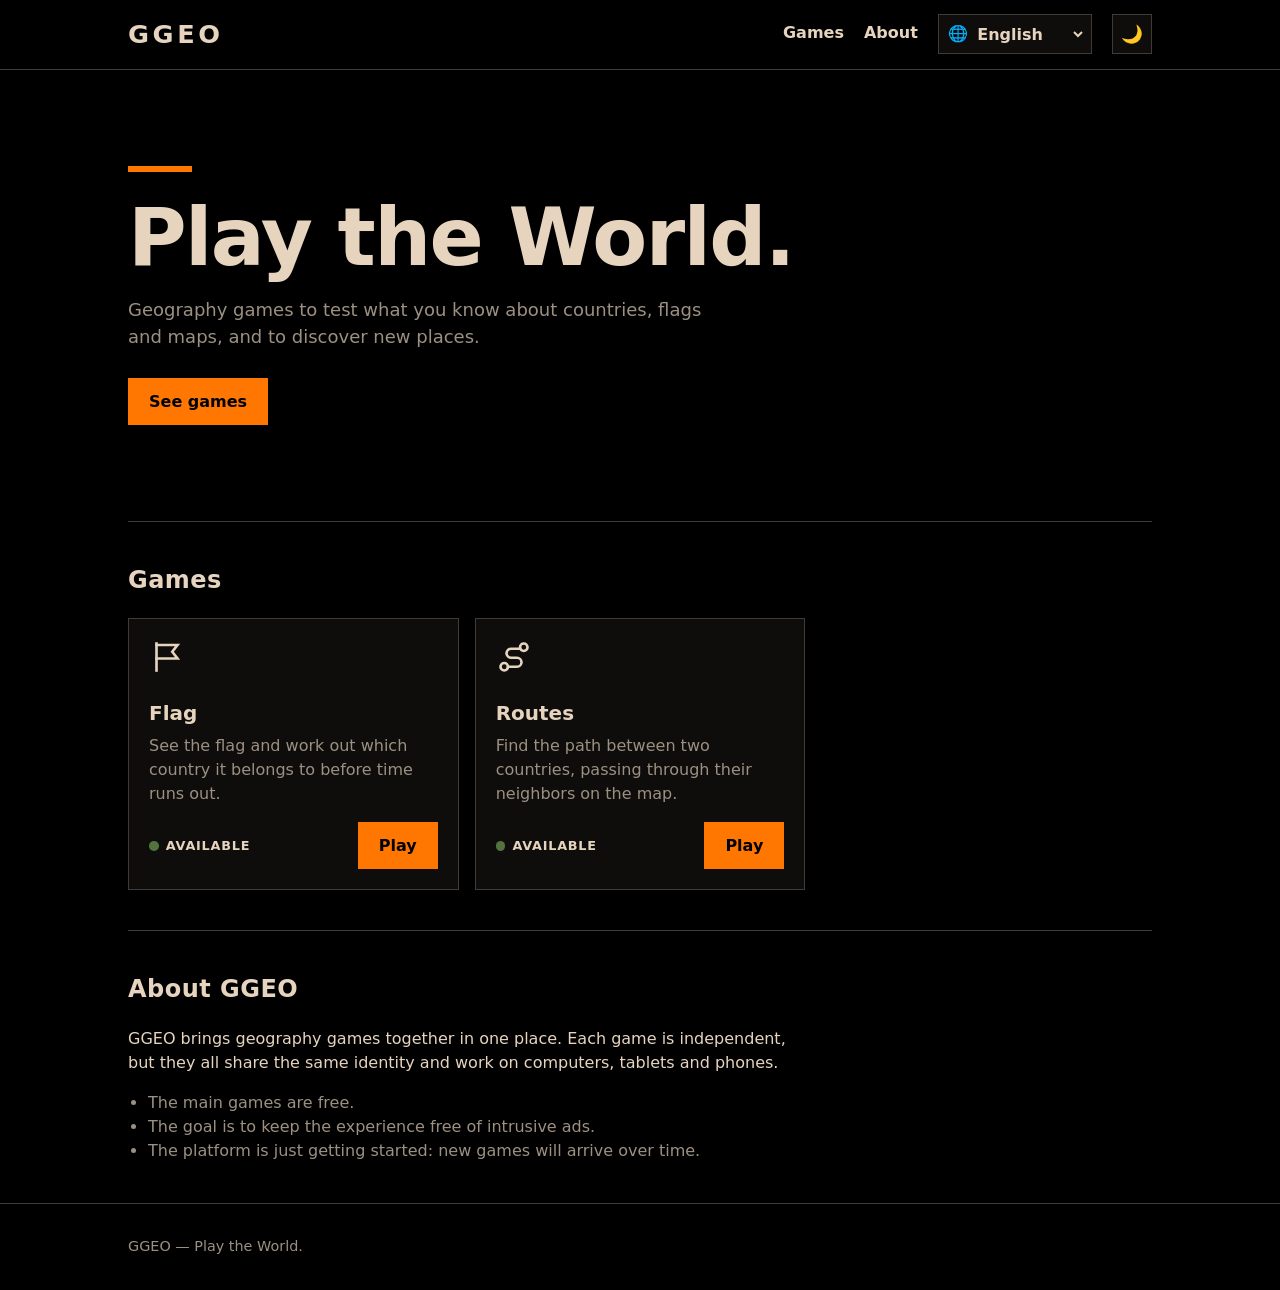
==== index.html @ 0f286b73 "Troca as URLs de preview (Open Graph) para ggeo.io Co-Authored-By: Claude Sonnet 5.5 <noreply@anthro" ====
<!DOCTYPE html>
<html lang="pt-BR" data-theme="dark">
<head>
    <meta charset="UTF-8">
    <meta name="viewport" content="width=device-width, initial-scale=1.0">
    <title data-i18n="home.title">GGEO — Play the World</title>
    <meta name="description" data-i18n-attr="content:home.description" content="GGEO: jogos de geografia para testar o que você sabe sobre países, bandeiras e mapas.">
    <link rel="icon" type="image/svg+xml" href="assets/favicon.svg">
    <link rel="icon" type="image/png" sizes="32x32" href="assets/favicon-32.png">
    <link rel="apple-touch-icon" href="assets/apple-touch-icon.png">
    <meta name="theme-color" content="#000000">

    <!-- Prévia ao compartilhar o link (WhatsApp, Discord, redes sociais). As URLs
         precisam ser completas; o domínio definitivo é https://ggeo.io/. -->
    <meta property="og:type" content="website">
    <meta property="og:site_name" content="GGEO">
    <meta property="og:title" content="GGEO — Play the World">
    <meta property="og:description" content="Geography games: test what you know about countries, flags and maps. / Jogos de geografia para testar o que você sabe sobre países, bandeiras e mapas.">
    <meta property="og:url" content="https://ggeo.io/">
    <meta property="og:image" content="https://ggeo.io/assets/og-image.png">
    <meta property="og:image:width" content="1200">
    <meta property="og:image:height" content="630">
    <meta name="twitter:card" content="summary_large_image">
    <meta name="twitter:image" content="https://ggeo.io/assets/og-image.png">

    <!-- Idioma escolhido antes de desenhar a página. Veja js/lang.js -->
    <script src="js/lang.js"></script>
    <!-- Tema aplicado antes de desenhar a página (evita piscar). Veja js/theme.js -->
    <script src="js/theme.js"></script>
    <link rel="stylesheet" href="css/main.css">
    <link rel="stylesheet" href="css/components.css">
</head>
<body>
    <a class="skip-link" href="#conteudo" data-i18n="a11y.skip">Pular para o conteúdo</a>

    <header class="site-header">
        <div class="page site-header__inner">
            <!-- Logotipo provisório em texto. O logotipo oficial entra aqui depois. -->
            <a class="wordmark" href="index.html" data-i18n-attr="aria-label:nav.homeAria" aria-label="GGEO, página inicial">GGEO</a>
            <nav class="nav" data-i18n-attr="aria-label:nav.main" aria-label="Principal">
                <a href="#jogos" data-i18n="nav.games">Jogos</a>
                <a href="#sobre" data-i18n="nav.about">Sobre</a>
                <div class="lang-picker"><span aria-hidden="true">🌐</span><select data-lang-select data-i18n-attr="aria-label:lang.label" aria-label="Idioma"></select></div>
                <button class="icon-btn" type="button" data-theme-toggle>🌙</button>
            </nav>
        </div>
    </header>

    <main id="conteudo">
        <section class="page hero">
            <h1>Play the World.</h1>
            <p data-i18n="home.heroText">Jogos de geografia para testar o que você sabe sobre países, bandeiras e mapas, e descobrir lugares novos.</p>
            <a class="btn btn-primary" href="#jogos" data-i18n="home.seeGames">Ver jogos</a>
        </section>

        <section class="page section" id="jogos" aria-labelledby="jogos-titulo">
            <h2 id="jogos-titulo" data-i18n="home.gamesTitle">Jogos</h2>
            <div id="catalog" class="catalog">
                <noscript>Ative o JavaScript para ver a lista de jogos.</noscript>
            </div>
        </section>

        <section class="page section about" id="sobre" aria-labelledby="sobre-titulo">
            <h2 id="sobre-titulo" data-i18n="home.aboutTitle">Sobre a GGEO</h2>
            <p data-i18n="home.aboutText">A GGEO reúne jogos de geografia em um só lugar. Cada jogo é independente, mas todos compartilham a mesma identidade e funcionam no computador, no tablet e no celular.</p>
            <ul>
                <li data-i18n="home.about1">Os jogos principais são gratuitos.</li>
                <li data-i18n="home.about2">A ideia é manter a experiência sem anúncios intrusivos.</li>
                <li data-i18n="home.about3">A plataforma está no começo: novos jogos virão aos poucos.</li>
            </ul>
        </section>
    </main>

    <footer class="site-footer">
        <div class="page">GGEO — Play the World.</div>
    </footer>

    <script type="module" src="js/main.js"></script>
</body>
</html>
---- css/main.css ----
/* =============================================================
   GGEO — paleta, tema claro/escuro e base
   -------------------------------------------------------------
   Para refinar as cores, mexa SOMENTE nos valores --ggeo-* abaixo.
   Todo o resto (superfícies, bordas, texto secundário) é derivado
   deles e se ajusta sozinho nos dois temas.

   O tema é escolhido por <html data-theme="dark|light">, definido
   por js/theme.js. Sem esse atributo vale o tema escuro.
   ============================================================= */

:root {
    /* Paleta — tema escuro (padrão) */
    --ggeo-black: #000000;
    --ggeo-beige: #E6D4BF;
    --ggeo-green: #52723E;
    --ggeo-orange: #FF7700;

    /* Papéis: o que cada cor faz na interface */
    --bg: var(--ggeo-black);
    --fg: var(--ggeo-beige);
    --accent: var(--ggeo-orange);       /* laranja: ação principal e destaques */
    --on-accent: var(--ggeo-black);     /* texto sobre o laranja (contraste alto) */
    --secondary: var(--ggeo-green);     /* verde: detalhes e estados "disponível" */

    /* Derivados (não edite: recalculam a partir de --bg e --fg) */
    --surface: color-mix(in srgb, var(--fg) 6%, var(--bg));
    --surface-2: color-mix(in srgb, var(--fg) 11%, var(--bg));
    --border: color-mix(in srgb, var(--fg) 28%, var(--bg));
    --muted: color-mix(in srgb, var(--fg) 68%, var(--bg));
    --input-bg: var(--bg);

    /* Cores funcionais (certo/errado), independentes da marca */
    --success: #2e7d32;
    --error: #c62828;

    /* Forma e tipografia */
    --radius: 0;
    --font-sans: ui-sans-serif, system-ui, -apple-system, "Segoe UI", Roboto, "Helvetica Neue", Arial, sans-serif;
    --font-mono: "Courier New", Courier, monospace;
}

/* Paleta — tema claro. Só muda o que a imagem da marca diferencia. */
:root[data-theme="light"] {
    --ggeo-green: #586352;
    --ggeo-orange: #C4761D;

    --bg: var(--ggeo-beige);
    --fg: var(--ggeo-black);
}

/* ---------- Base ---------- */

*, *::before, *::after {
    box-sizing: border-box;
}

/* Telas grandes (2K, 4K, ultrawide): tudo no site é medido em rem, então basta
   aumentar o tamanho-base para o site inteiro crescer junto. Até 1920×1080 nada
   muda (continua o tamanho padrão do navegador, que respeita a preferência da
   pessoa); acima disso cresce na proporção da tela, limitado pela largura e
   pela altura para o jogo continuar cabendo. */
html {
    font-size: max(100%, min(calc(100vw / 120), calc(100vh / 67.5)));
}

body {
    margin: 0;
    background-color: var(--bg);
    color: var(--fg);
    font-family: var(--font-sans);
    line-height: 1.5;
    transition: background-color 0.2s, color 0.2s;
}

:focus-visible {
    outline: 2px solid var(--accent);
    outline-offset: 2px;
}

/* No tema claro o laranja sobre o bege fica com ~2,4:1, abaixo dos 3:1
   recomendados para o anel de foco do teclado; usa a cor do texto. */
:root[data-theme="light"] :focus-visible {
    outline-color: var(--fg);
}

.hidden {
    display: none !important;
}

/* Quem usa outro idioma que não o português fica sem ver a página por um
   instante, até js/i18n.js trocar os textos (veja js/lang.js). */
html.i18n-loading body {
    visibility: hidden;
}

/* ---------- Seletor de idioma ---------- */
/* Mostra o nome de cada idioma no próprio idioma (Português, English, Español). */

.lang-picker {
    display: inline-flex;
    align-items: center;
    gap: 0.3rem;
    min-height: 2.5rem;
    padding-inline: 0.6rem 0.3rem;
    border: 1px solid var(--border);
    border-radius: var(--radius);
    background: var(--surface);
    color: var(--fg);
}

.lang-picker:hover,
.lang-picker:focus-within {
    border-color: var(--accent);
}

.lang-picker select {
    border: 0;
    background: transparent;
    color: inherit;
    font: inherit;
    font-weight: 600;
    cursor: pointer;
}

.lang-picker select option {
    background-color: var(--bg);
    color: var(--fg);
}

.visually-hidden {
    position: absolute;
    width: 1px;
    height: 1px;
    overflow: hidden;
    clip: rect(0 0 0 0);
    white-space: nowrap;
}
---- css/components.css ----
/* =============================================================
   GGEO — componentes da plataforma (cabeçalho, botões, cartões)
   Usado pelas páginas da plataforma. Os jogos têm o próprio CSS.
   Cores e formas vêm das variáveis de css/main.css.
   ============================================================= */

/* ---------- Layout ---------- */

.page {
    width: min(100% - 2rem, 64rem);
    margin-inline: auto;
}

.skip-link {
    position: absolute;
    left: 1rem;
    top: -4rem;
    padding: 0.5rem 1rem;
    background: var(--accent);
    color: var(--on-accent);
    font-weight: 700;
    z-index: 10;
}
.skip-link:focus {
    top: 1rem;
}

.section {
    padding-block: 2.5rem;
    border-top: 1px solid var(--border);
}

.section h2 {
    margin: 0 0 1.25rem;
    font-size: 1.5rem;
    letter-spacing: 0.02em;
}

/* ---------- Cabeçalho ---------- */

.site-header {
    border-bottom: 1px solid var(--border);
}

.site-header__inner {
    display: flex;
    flex-wrap: wrap;
    align-items: center;
    justify-content: space-between;
    gap: 0.75rem 1.5rem;
    padding-block: 0.9rem;
}

.wordmark {
    color: var(--fg);
    font-size: 1.6rem;
    font-weight: 800;
    letter-spacing: 0.14em;
    text-decoration: none;
}

.nav {
    display: flex;
    flex-wrap: wrap;
    align-items: center;
    gap: 0.5rem 1.25rem;
}

.nav a {
    color: var(--fg);
    font-weight: 600;
    text-decoration: none;
    padding-block: 0.25rem;
    border-bottom: 2px solid transparent;
}
.nav a:hover {
    border-bottom-color: var(--accent);
}

/* ---------- Botões ---------- */

.btn {
    display: inline-flex;
    align-items: center;
    justify-content: center;
    padding: 0.65rem 1.25rem;
    border: 1px solid var(--border);
    border-radius: var(--radius);
    background: transparent;
    color: var(--fg);
    font: inherit;
    font-weight: 700;
    text-decoration: none;
    cursor: pointer;
}

.btn-primary {
    background: var(--accent);
    border-color: var(--accent);
    color: var(--on-accent);
}
.btn-primary:hover {
    filter: brightness(1.08);
}

.btn[aria-disabled="true"] {
    opacity: 0.55;
    cursor: not-allowed;
}

.icon-btn {
    display: inline-flex;
    align-items: center;
    justify-content: center;
    width: 2.5rem;
    height: 2.5rem;
    border: 1px solid var(--border);
    border-radius: var(--radius);
    background: var(--surface);
    color: var(--fg);
    font-size: 1.1rem;
    cursor: pointer;
}
.icon-btn:hover {
    border-color: var(--accent);
}

/* ---------- Início (hero) ---------- */

.hero {
    padding-block: clamp(3rem, 10vw, 6rem);
}

.hero::before {
    content: "";
    display: block;
    width: 4rem;
    height: 0.4rem;
    margin-bottom: 1.5rem;
    background: var(--accent);
}

.hero h1 {
    margin: 0 0 1rem;
    font-size: clamp(2.5rem, 9vw, 5rem);
    line-height: 1.05;
    letter-spacing: -0.02em;
}

.hero p {
    max-width: 38rem;
    margin: 0 0 1.75rem;
    color: var(--muted);
    font-size: 1.125rem;
}

/* ---------- Catálogo ---------- */

.catalog {
    display: grid;
    grid-template-columns: repeat(auto-fill, minmax(min(100%, 17rem), 1fr));
    gap: 1rem;
}

.game-card {
    display: flex;
    flex-direction: column;
    gap: 1rem;
    padding: 1.25rem;
    border: 1px solid var(--border);
    border-radius: var(--radius);
    background: var(--surface);
}
.game-card:hover {
    border-color: var(--accent);
}

.game-card__icon {
    color: var(--fg);
}

.game-card__body {
    flex: 1;
}

.game-card__title {
    margin: 0 0 0.4rem;
    font-size: 1.25rem;
}

.game-card__text {
    margin: 0;
    color: var(--muted);
}

.game-card__footer {
    display: flex;
    align-items: center;
    justify-content: space-between;
    gap: 1rem;
}

.badge {
    display: inline-flex;
    align-items: center;
    gap: 0.45rem;
    font-size: 0.8rem;
    font-weight: 700;
    letter-spacing: 0.06em;
    text-transform: uppercase;
}
.badge::before {
    content: "";
    width: 0.6rem;
    height: 0.6rem;
    border-radius: 50%;
    background: var(--secondary); /* verde só como detalhe, nunca como fundo de texto */
}
.badge--soon::before {
    background: var(--muted);
}

/* ---------- Sobre e rodapé ---------- */

.about p {
    max-width: 42rem;
    margin: 0 0 1rem;
}

.about ul {
    max-width: 42rem;
    margin: 0;
    padding-left: 1.25rem;
    color: var(--muted);
}

.site-footer {
    padding-block: 2rem;
    border-top: 1px solid var(--border);
    color: var(--muted);
    font-size: 0.9rem;
}
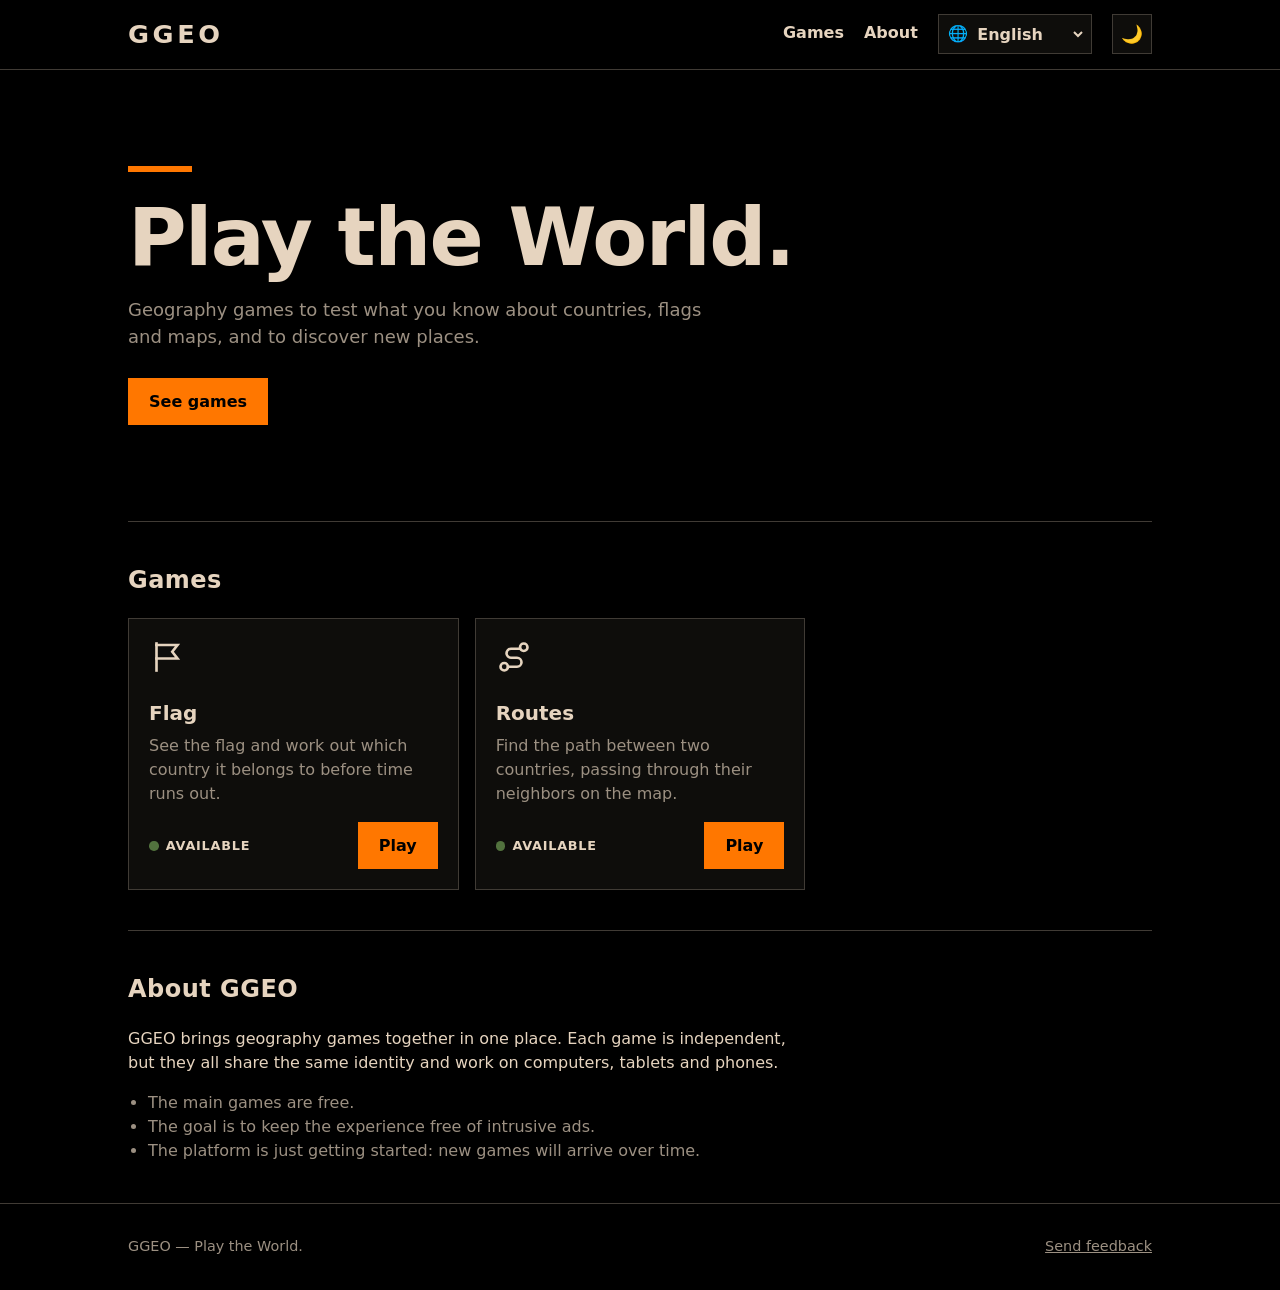
==== commit d4adc2ff: "Botão de feedback na home e nos jogos (js/feedback.js) Co-Authored-By: Claude Sonnet 5.5 <noreply@an" ====
--- a/index.html
+++ b/index.html
@@ -72,9 +72,13 @@
     </main>
 
     <footer class="site-footer">
-        <div class="page">GGEO — Play the World.</div>
+        <div class="page site-footer__row">
+            <span>GGEO — Play the World.</span>
+            <a class="feedback-link" data-feedback data-i18n="feedback.link">Enviar feedback</a>
+        </div>
     </footer>
 
     <script type="module" src="js/main.js"></script>
+    <script type="module" src="js/feedback.js"></script>
 </body>
 </html>
--- a/css/main.css
+++ b/css/main.css
@@ -136,3 +136,21 @@
     clip: rect(0 0 0 0);
     white-space: nowrap;
 }
+
+/* ---------- Link de feedback (home e jogos) ---------- */
+
+.feedback-link {
+    color: var(--muted);
+    text-decoration: underline;
+    cursor: pointer;
+}
+
+.feedback-link:hover {
+    color: var(--fg);
+}
+
+.game-feedback {
+    margin: 1rem 0 0;
+    text-align: center;
+    font-size: 0.85em;
+}
--- a/css/components.css
+++ b/css/components.css
@@ -240,3 +240,12 @@
     color: var(--muted);
     font-size: 0.9rem;
 }
+
+/* ---------- Link de feedback ---------- */
+
+.site-footer__row {
+    display: flex;
+    flex-wrap: wrap;
+    justify-content: space-between;
+    gap: 0.5rem 1rem;
+}
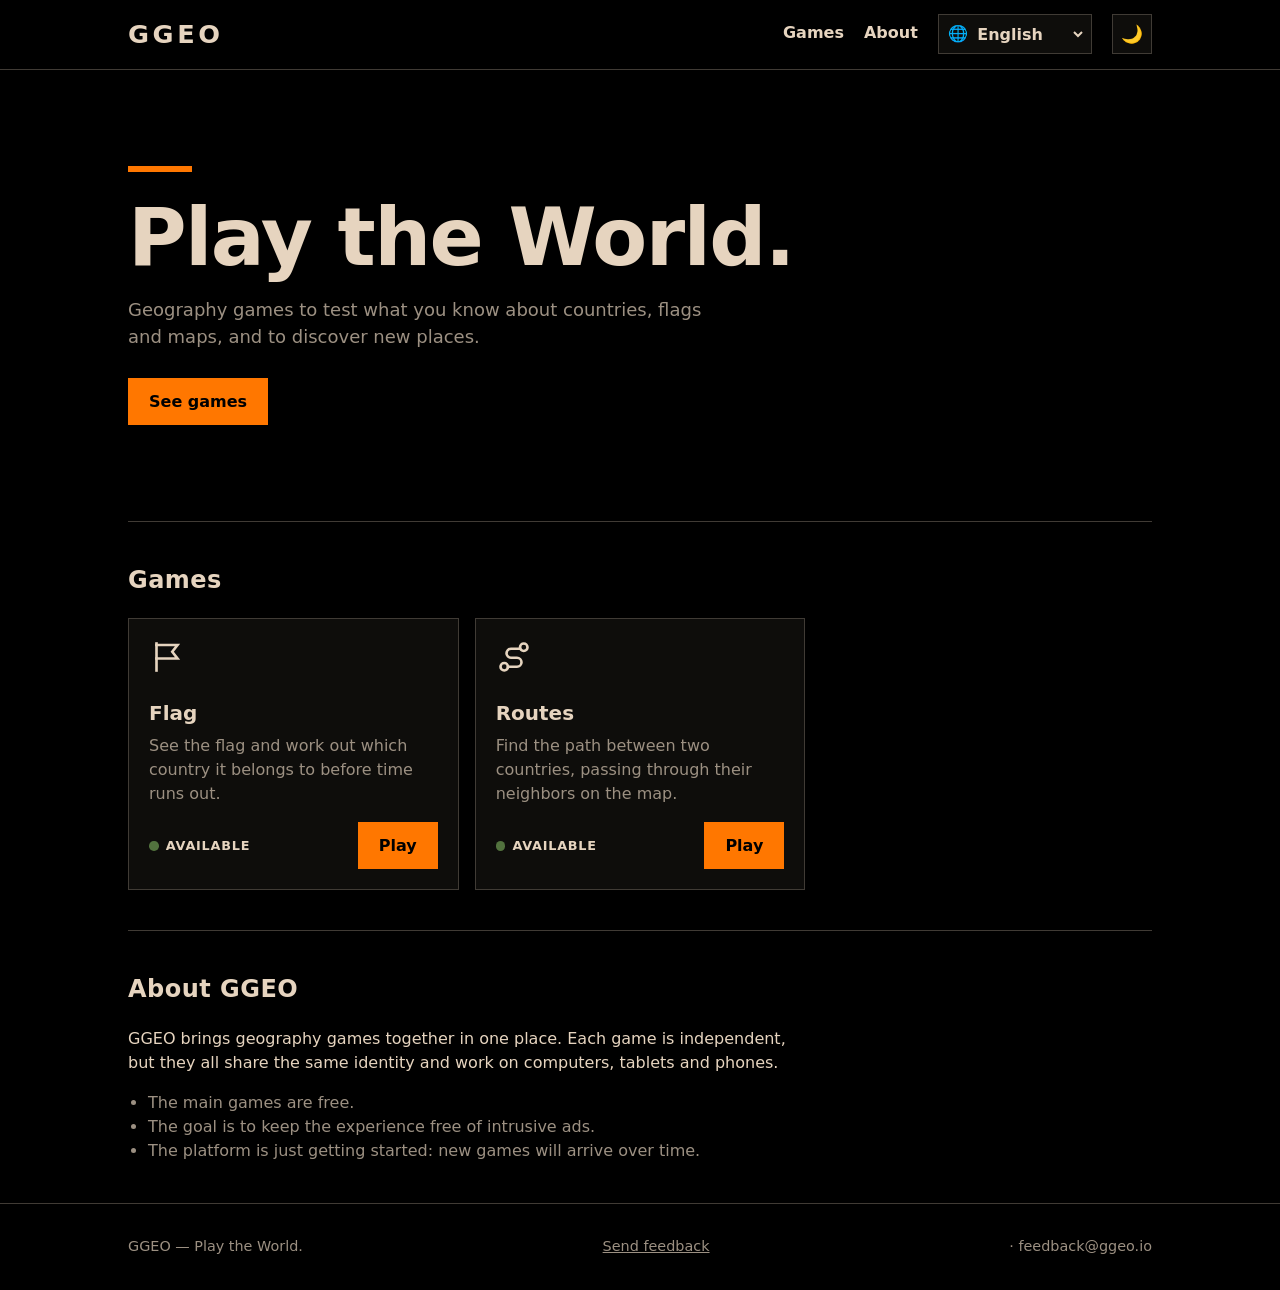
==== commit 6cb3553f: "Favicon: favicon.ico na raiz e ícones em múltiplos de 48px (exigência do Google) Co-Authored-By: Cla" ====
--- a/index.html
+++ b/index.html
@@ -6,7 +6,10 @@
     <title data-i18n="home.title">GGEO — Play the World</title>
     <meta name="description" data-i18n-attr="content:home.description" content="GGEO: jogos de geografia para testar o que você sabe sobre países, bandeiras e mapas.">
     <link rel="icon" type="image/svg+xml" href="assets/favicon.svg">
+    <link rel="icon" href="favicon.ico" sizes="48x48">
+    <link rel="icon" type="image/png" sizes="48x48" href="assets/favicon-48.png">
     <link rel="icon" type="image/png" sizes="32x32" href="assets/favicon-32.png">
+    <link rel="icon" type="image/png" sizes="192x192" href="assets/icon-192.png">
     <link rel="apple-touch-icon" href="assets/apple-touch-icon.png">
     <meta name="theme-color" content="#000000">
 
--- a/css/main.css
+++ b/css/main.css
@@ -154,3 +154,8 @@
     text-align: center;
     font-size: 0.85em;
 }
+
+.feedback-address {
+    color: var(--muted);
+    user-select: all;
+}
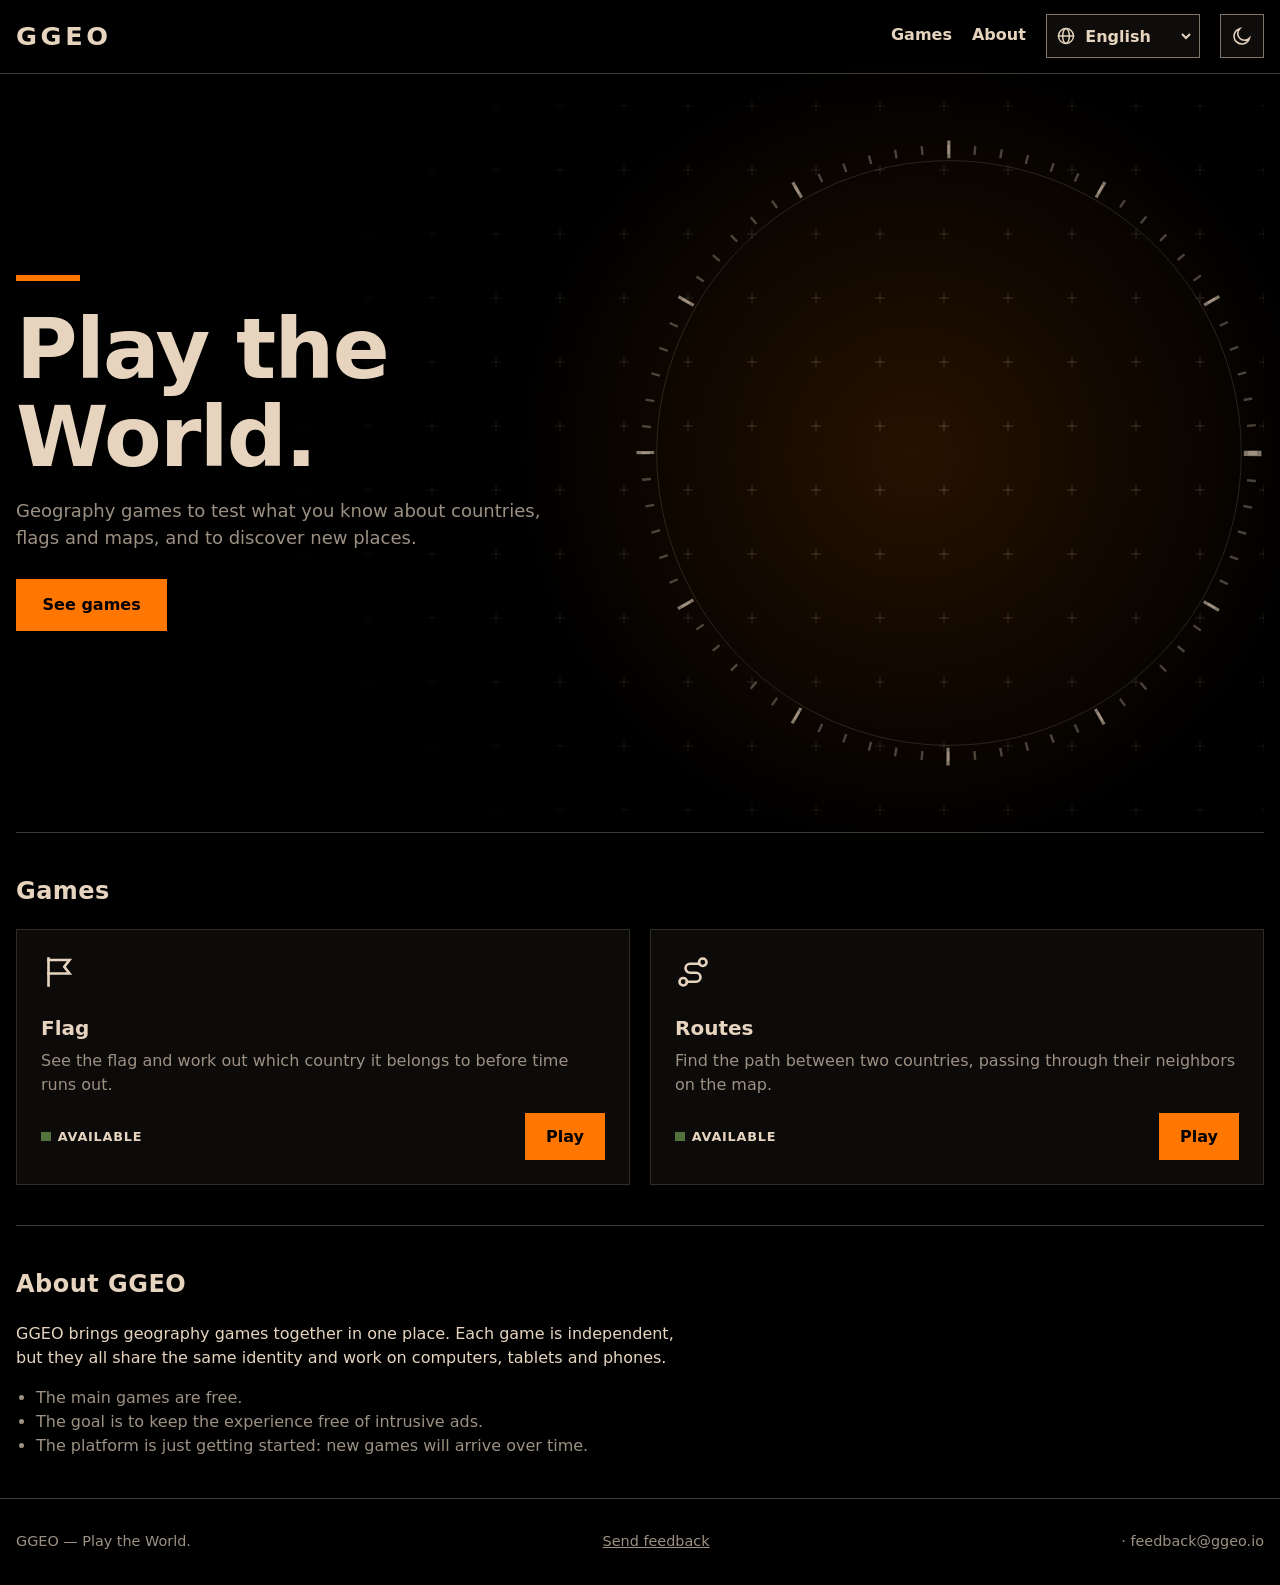
==== commit 807a1397: "Cantos retos e ícones SVG de traço no lugar dos emojis - Cantos retos na home (como o resto do site)" ====
--- a/index.html
+++ b/index.html
@@ -43,17 +43,31 @@
             <nav class="nav" data-i18n-attr="aria-label:nav.main" aria-label="Principal">
                 <a href="#jogos" data-i18n="nav.games">Jogos</a>
                 <a href="#sobre" data-i18n="nav.about">Sobre</a>
-                <div class="lang-picker"><span aria-hidden="true">🌐</span><select data-lang-select data-i18n-attr="aria-label:lang.label" aria-label="Idioma"></select></div>
-                <button class="icon-btn" type="button" data-theme-toggle>🌙</button>
+                <div class="lang-picker"><svg class="icon" aria-hidden="true" focusable="false"><use href="assets/icons.svg#globe"/></svg><select data-lang-select data-i18n-attr="aria-label:lang.label" aria-label="Idioma"></select></div>
+                <button class="icon-btn" type="button" data-theme-toggle><svg class="icon icon--moon" aria-hidden="true" focusable="false"><use href="assets/icons.svg#moon"/></svg><svg class="icon icon--sun" aria-hidden="true" focusable="false"><use href="assets/icons.svg#sun"/></svg></button>
             </nav>
         </div>
     </header>
 
     <main id="conteudo">
         <section class="page hero">
-            <h1>Play the World.</h1>
-            <p data-i18n="home.heroText">Jogos de geografia para testar o que você sabe sobre países, bandeiras e mapas, e descobrir lugares novos.</p>
-            <a class="btn btn-primary" href="#jogos" data-i18n="home.seeGames">Ver jogos</a>
+            <div class="hero__copy">
+                <h1>Play the World.</h1>
+                <p data-i18n="home.heroText">Jogos de geografia para testar o que você sabe sobre países, bandeiras e mapas, e descobrir lugares novos.</p>
+                <a class="btn btn-primary" href="#jogos" data-i18n="home.seeGames">Ver jogos</a>
+            </div>
+
+            <!-- Globo 3D decorativo, desenhado por js/globe.js (escondido de leitores de tela).
+                 O anel com marcas é só enfeite cartográfico. Sem JavaScript, aparece a logo parada. -->
+            <div class="hero__visual" aria-hidden="true">
+                <svg class="hero__bezel" viewBox="0 0 100 100" focusable="false">
+                    <circle class="hero__bezel-ring" cx="50" cy="50" r="46.4" />
+                    <circle class="hero__bezel-ticks" cx="50" cy="50" r="48.2" pathLength="360" />
+                    <circle class="hero__bezel-ticks hero__bezel-major" cx="50" cy="50" r="48.2" pathLength="360" />
+                </svg>
+                <canvas class="hero__globe" data-globe></canvas>
+                <noscript><img class="hero__fallback" src="assets/logo-globe.svg" alt="" width="600" height="600"></noscript>
+            </div>
         </section>
 
         <section class="page section" id="jogos" aria-labelledby="jogos-titulo">
@@ -83,5 +97,6 @@
 
     <script type="module" src="js/main.js"></script>
     <script type="module" src="js/feedback.js"></script>
+    <script type="module" src="js/globe.js"></script>
 </body>
 </html>
--- a/css/main.css
+++ b/css/main.css
@@ -30,6 +30,13 @@
     --muted: color-mix(in srgb, var(--fg) 68%, var(--bg));
     --input-bg: var(--bg);
 
+    /* Acessibilidade (WCAG 1.4.11): contorno de controles precisa de pelo menos 3:1
+       contra o fundo. --border (28%) continua para divisórias e enfeites; controles
+       interativos (campos, botões, seletores) usam --border-control. */
+    --border-control: color-mix(in srgb, var(--fg) 55%, var(--bg));
+    /* Laranja usado como TEXTO, borda ou indicador. No tema escuro é o próprio laranja. */
+    --accent-ink: var(--accent);
+
     /* Cores funcionais (certo/errado), independentes da marca */
     --success: #2e7d32;
     --error: #c62828;
@@ -47,6 +54,10 @@
 
     --bg: var(--ggeo-beige);
     --fg: var(--ggeo-black);
+
+    /* O laranja do tema claro tem só 2,4:1 sobre o bege: serve de fundo de botão
+       (texto preto por cima), mas não de texto/borda. Esta versão escurecida dá 4,9:1. */
+    --accent-ink: color-mix(in srgb, var(--ggeo-orange) 65%, #000);
 }
 
 /* ---------- Base ---------- */
@@ -94,6 +105,30 @@
     visibility: hidden;
 }
 
+/* ---------- Ícones (sprite em assets/icons.svg) ---------- */
+/* Mesmo traço dos ícones dos cartões. O tamanho acompanha a fonte do botão. */
+
+.icon {
+    width: 1.25em;
+    height: 1.25em;
+    flex: none;
+    fill: none;
+    stroke: currentColor;
+    stroke-width: 1.75;
+    stroke-linecap: square;
+    stroke-linejoin: miter;
+    vertical-align: -0.2em;
+}
+
+/* Botão de tema: o ícone mostrado é o do tema atual (como antes: lua no escuro, sol no claro). */
+.icon--sun,
+:root[data-theme="light"] .icon--moon {
+    display: none;
+}
+:root[data-theme="light"] .icon--sun {
+    display: inline-block;
+}
+
 /* ---------- Seletor de idioma ---------- */
 /* Mostra o nome de cada idioma no próprio idioma (Português, English, Español). */
 
@@ -101,9 +136,9 @@
     display: inline-flex;
     align-items: center;
     gap: 0.3rem;
-    min-height: 2.5rem;
+    min-height: 2.75rem;
     padding-inline: 0.6rem 0.3rem;
-    border: 1px solid var(--border);
+    border: 1px solid var(--border-control);
     border-radius: var(--radius);
     background: var(--surface);
     color: var(--fg);
@@ -111,10 +146,11 @@
 
 .lang-picker:hover,
 .lang-picker:focus-within {
-    border-color: var(--accent);
+    border-color: var(--accent-ink);
 }
 
 .lang-picker select {
+    align-self: stretch; /* o seletor ocupa a altura toda: a área clicável fica de 44px */
     border: 0;
     background: transparent;
     color: inherit;
@@ -143,6 +179,10 @@
     color: var(--muted);
     text-decoration: underline;
     cursor: pointer;
+    /* área de toque de ~44px sem mexer no layout (o padding é cancelado pela margem negativa) */
+    display: inline-block;
+    padding-block: 0.75rem;
+    margin-block: -0.75rem;
 }
 
 .feedback-link:hover {
--- a/css/components.css
+++ b/css/components.css
@@ -7,8 +7,13 @@
 /* ---------- Layout ---------- */
 
 .page {
-    width: min(100% - 2rem, 64rem);
+    width: min(100% - 2rem, 80rem);
     margin-inline: auto;
+}
+
+/* Brilhos decorativos do Hero passam um pouco da largura da página; isto evita barra de rolagem lateral. */
+main {
+    overflow-x: clip;
 }
 
 .skip-link {
@@ -52,6 +57,9 @@
 }
 
 .wordmark {
+    display: inline-flex;
+    align-items: center;
+    min-height: 2.75rem;
     color: var(--fg);
     font-size: 1.6rem;
     font-weight: 800;
@@ -70,11 +78,14 @@
     color: var(--fg);
     font-weight: 600;
     text-decoration: none;
+    display: inline-flex;
+    align-items: center;
+    min-height: 2.75rem;
     padding-block: 0.25rem;
     border-bottom: 2px solid transparent;
 }
 .nav a:hover {
-    border-bottom-color: var(--accent);
+    border-bottom-color: var(--accent-ink);
 }
 
 /* ---------- Botões ---------- */
@@ -84,7 +95,7 @@
     align-items: center;
     justify-content: center;
     padding: 0.65rem 1.25rem;
-    border: 1px solid var(--border);
+    border: 1px solid var(--border-control);
     border-radius: var(--radius);
     background: transparent;
     color: var(--fg);
@@ -112,9 +123,9 @@
     display: inline-flex;
     align-items: center;
     justify-content: center;
-    width: 2.5rem;
-    height: 2.5rem;
-    border: 1px solid var(--border);
+    width: 2.75rem;
+    height: 2.75rem;
+    border: 1px solid var(--border-control);
     border-radius: var(--radius);
     background: var(--surface);
     color: var(--fg);
@@ -122,16 +133,67 @@
     cursor: pointer;
 }
 .icon-btn:hover {
-    border-color: var(--accent);
+    border-color: var(--accent-ink);
 }
 
 /* ---------- Início (hero) ---------- */
 
+/* Duas colunas no computador (texto à esquerda, globo 3D à direita); no celular,
+   texto primeiro e globo logo abaixo. */
 .hero {
-    padding-block: clamp(3rem, 10vw, 6rem);
-}
-
+    position: relative;
+    isolation: isolate;
+    display: grid;
+    grid-template-columns: minmax(0, 1fr);
+    align-items: center;
+    gap: clamp(1.5rem, 4vw, 4rem);
+    padding-block: clamp(2rem, 5vw, 4rem);
+}
+
+@media (min-width: 56rem) {
+    .hero {
+        grid-template-columns: minmax(0, 0.9fr) minmax(0, 1.1fr);
+    }
+}
+
+/* Textura cartográfica: marcas de registro em "+" (como nos cantos de um mapa impresso),
+   que somem longe do globo. A cor vai dentro da imagem, então há uma versão para cada tema. */
 .hero::before {
+    content: "";
+    position: absolute;
+    inset: 0;
+    z-index: -1;
+    pointer-events: none;
+    background-image: url("data:image/svg+xml,%3Csvg xmlns='http://www.w3.org/2000/svg' width='64' height='64' viewBox='0 0 64 64'%3E%3Cpath d='M32 27v10M27 32h10' fill='none' stroke='%23E6D4BF' stroke-opacity='.28'/%3E%3C/svg%3E");
+    background-size: 4rem 4rem;
+    -webkit-mask-image: radial-gradient(ellipse 55% 70% at 74% 50%, #000, transparent);
+    mask-image: radial-gradient(ellipse 55% 70% at 74% 50%, #000, transparent);
+}
+
+:root[data-theme="light"] .hero::before {
+    background-image: url("data:image/svg+xml,%3Csvg xmlns='http://www.w3.org/2000/svg' width='64' height='64' viewBox='0 0 64 64'%3E%3Cpath d='M32 27v10M27 32h10' fill='none' stroke='%23000' stroke-opacity='.26'/%3E%3C/svg%3E");
+}
+
+/* Iluminação ambiente: brilho laranja suave atrás do globo. */
+.hero::after {
+    content: "";
+    position: absolute;
+    z-index: -1;
+    pointer-events: none;
+    top: 50%;
+    right: -4%;
+    width: min(50rem, 100%);
+    aspect-ratio: 1;
+    translate: 0 -50%;
+    background: radial-gradient(closest-side, color-mix(in srgb, var(--accent) 15%, transparent), transparent);
+}
+
+/* No bege o laranja pesa mais; o brilho fica mais fraco. */
+:root[data-theme="light"] .hero::after {
+    background: radial-gradient(closest-side, color-mix(in srgb, var(--accent) 9%, transparent), transparent);
+}
+
+.hero__copy::before {
     content: "";
     display: block;
     width: 4rem;
@@ -142,41 +204,205 @@
 
 .hero h1 {
     margin: 0 0 1rem;
-    font-size: clamp(2.5rem, 9vw, 5rem);
+    font-size: clamp(2.5rem, 7vw, 5.25rem);
     line-height: 1.05;
     letter-spacing: -0.02em;
 }
 
 .hero p {
-    max-width: 38rem;
+    max-width: 34rem;
     margin: 0 0 1.75rem;
     color: var(--muted);
     font-size: 1.125rem;
 }
 
+.hero .btn-primary {
+    padding: 0.8rem 1.6rem;
+    border-radius: var(--radius);
+    transition: transform 0.25s ease, box-shadow 0.25s ease, filter 0.25s ease;
+}
+
+.hero .btn-primary:hover {
+    transform: translateY(-2px);
+    box-shadow: 0 0.6rem 1.8rem -0.6rem color-mix(in srgb, var(--accent) 65%, transparent);
+}
+
+/* Globo e anel. O canvas é desenhado por js/globe.js e entra com um fade. */
+.hero__visual {
+    position: relative;
+    justify-self: center;
+    width: min(100%, 30rem);
+    aspect-ratio: 1;
+}
+
+/* No computador o globo é grande, mas limitado pela altura da tela: assim o começo da
+   seção de jogos já aparece logo abaixo. */
+@media (min-width: 56rem) {
+    .hero__visual {
+        justify-self: end;
+        width: min(100%, 44rem, 70vh);
+    }
+}
+
+.hero__globe,
+.hero__bezel,
+.hero__fallback {
+    position: absolute;
+    inset: 0;
+    width: 100%;
+    height: 100%;
+}
+
+.hero__fallback {
+    inset: 8%;
+    width: 84%;
+    height: 84%;
+}
+
+.hero__globe {
+    opacity: 0;
+    transition: opacity 0.9s ease;
+}
+
+.hero__visual.is-ready .hero__globe {
+    opacity: 1;
+}
+
+/* Anel com marcas de graus ao redor do globo: gira bem devagar. */
+.hero__bezel {
+    color: var(--fg);
+    animation: hero-bezel 240s linear infinite;
+}
+
+.hero__bezel circle {
+    fill: none;
+    stroke: currentColor;
+}
+
+.hero__bezel-ring {
+    stroke-opacity: 0.16;
+    stroke-width: 0.15;
+}
+
+.hero__bezel-ticks {
+    stroke-opacity: 0.3;
+    stroke-width: 1.4;
+    stroke-dasharray: 0.45 4.55;
+}
+
+.hero__bezel-major {
+    stroke-opacity: 0.55;
+    stroke-width: 2.8;
+    stroke-dasharray: 0.6 29.4;
+}
+
+@keyframes hero-bezel {
+    to { transform: rotate(360deg); }
+}
+
 /* ---------- Catálogo ---------- */
 
 .catalog {
     display: grid;
-    grid-template-columns: repeat(auto-fill, minmax(min(100%, 17rem), 1fr));
-    gap: 1rem;
-}
-
+    grid-template-columns: repeat(auto-fill, minmax(min(100%, 26rem), 1fr));
+    gap: 1.25rem;
+}
+
+/* Cartão no estilo das imagens de compartilhamento: painel translúcido com contorno
+   fino. No hover (ou foco por teclado) o contorno vira laranja e uma luz suave
+   aparece no canto superior. */
 .game-card {
+    position: relative;
+    isolation: isolate;
+    overflow: hidden;
     display: flex;
     flex-direction: column;
     gap: 1rem;
-    padding: 1.25rem;
-    border: 1px solid var(--border);
+    padding: 1.5rem;
+    border: 1px solid color-mix(in srgb, var(--fg) 16%, transparent);
     border-radius: var(--radius);
-    background: var(--surface);
-}
-.game-card:hover {
-    border-color: var(--accent);
+    background: color-mix(in srgb, var(--fg) 5%, transparent);
+    transition: border-color 0.3s ease, background-color 0.3s ease, box-shadow 0.3s ease, transform 0.3s ease;
+}
+
+.game-card::before {
+    content: "";
+    position: absolute;
+    inset: 0;
+    z-index: -1;
+    pointer-events: none;
+    opacity: 0;
+    background: radial-gradient(120% 90% at 0% 0%, color-mix(in srgb, var(--accent) 17%, transparent), transparent 62%);
+    transition: opacity 0.35s ease;
+}
+
+.game-card:focus-within {
+    border-color: color-mix(in srgb, var(--accent-ink) 70%, transparent);
+    background: color-mix(in srgb, var(--fg) 7%, transparent);
+    box-shadow: 0 0 0 1px color-mix(in srgb, var(--accent) 22%, transparent);
+}
+.game-card:focus-within::before {
+    opacity: 1;
+}
+
+/* O levantar do cartão só no que tem mouse de verdade (no toque o :hover "gruda"). */
+@media (hover: hover) {
+    .game-card:hover {
+        border-color: color-mix(in srgb, var(--accent-ink) 70%, transparent);
+        background: color-mix(in srgb, var(--fg) 7%, transparent);
+        box-shadow:
+            0 1.25rem 2.5rem -1.5rem color-mix(in srgb, var(--accent) 50%, transparent),
+            0 0 0 1px color-mix(in srgb, var(--accent) 22%, transparent);
+        transform: translateY(-3px);
+    }
+    .game-card:hover::before {
+        opacity: 1;
+    }
+    .game-card:hover .game-card__icon {
+        color: var(--accent);
+        transform: scale(1.08);
+    }
 }
 
 .game-card__icon {
     color: var(--fg);
+    transform-origin: left center;
+    transition: color 0.3s ease, transform 0.3s ease;
+}
+
+/* No tema claro o laranja sobre o bege fica fraco; o ícone segue na cor do texto. */
+:root[data-theme="light"] .game-card:hover .game-card__icon {
+    color: var(--fg);
+}
+
+.game-card .btn-primary {
+    border-radius: var(--radius);
+    transition: transform 0.25s ease, box-shadow 0.25s ease, filter 0.25s ease;
+}
+.game-card .btn-primary:hover {
+    transform: translateY(-1px);
+    box-shadow: 0 0.5rem 1.4rem -0.5rem color-mix(in srgb, var(--accent) 65%, transparent);
+}
+
+/* Quem prefere menos movimento fica sem o anel girando e sem os "levantares". */
+@media (prefers-reduced-motion: reduce) {
+    .hero__bezel {
+        animation: none;
+    }
+    .hero__globe,
+    .game-card,
+    .game-card::before,
+    .game-card__icon,
+    .hero .btn-primary,
+    .game-card .btn-primary {
+        transition: none;
+    }
+    .game-card:hover,
+    .game-card:hover .game-card__icon,
+    .hero .btn-primary:hover,
+    .game-card .btn-primary:hover {
+        transform: none;
+    }
 }
 
 .game-card__body {
@@ -213,8 +439,7 @@
     content: "";
     width: 0.6rem;
     height: 0.6rem;
-    border-radius: 50%;
-    background: var(--secondary); /* verde só como detalhe, nunca como fundo de texto */
+    background: var(--secondary); /* quadradinho, como os pixels da logo */ /* verde só como detalhe, nunca como fundo de texto */
 }
 .badge--soon::before {
     background: var(--muted);
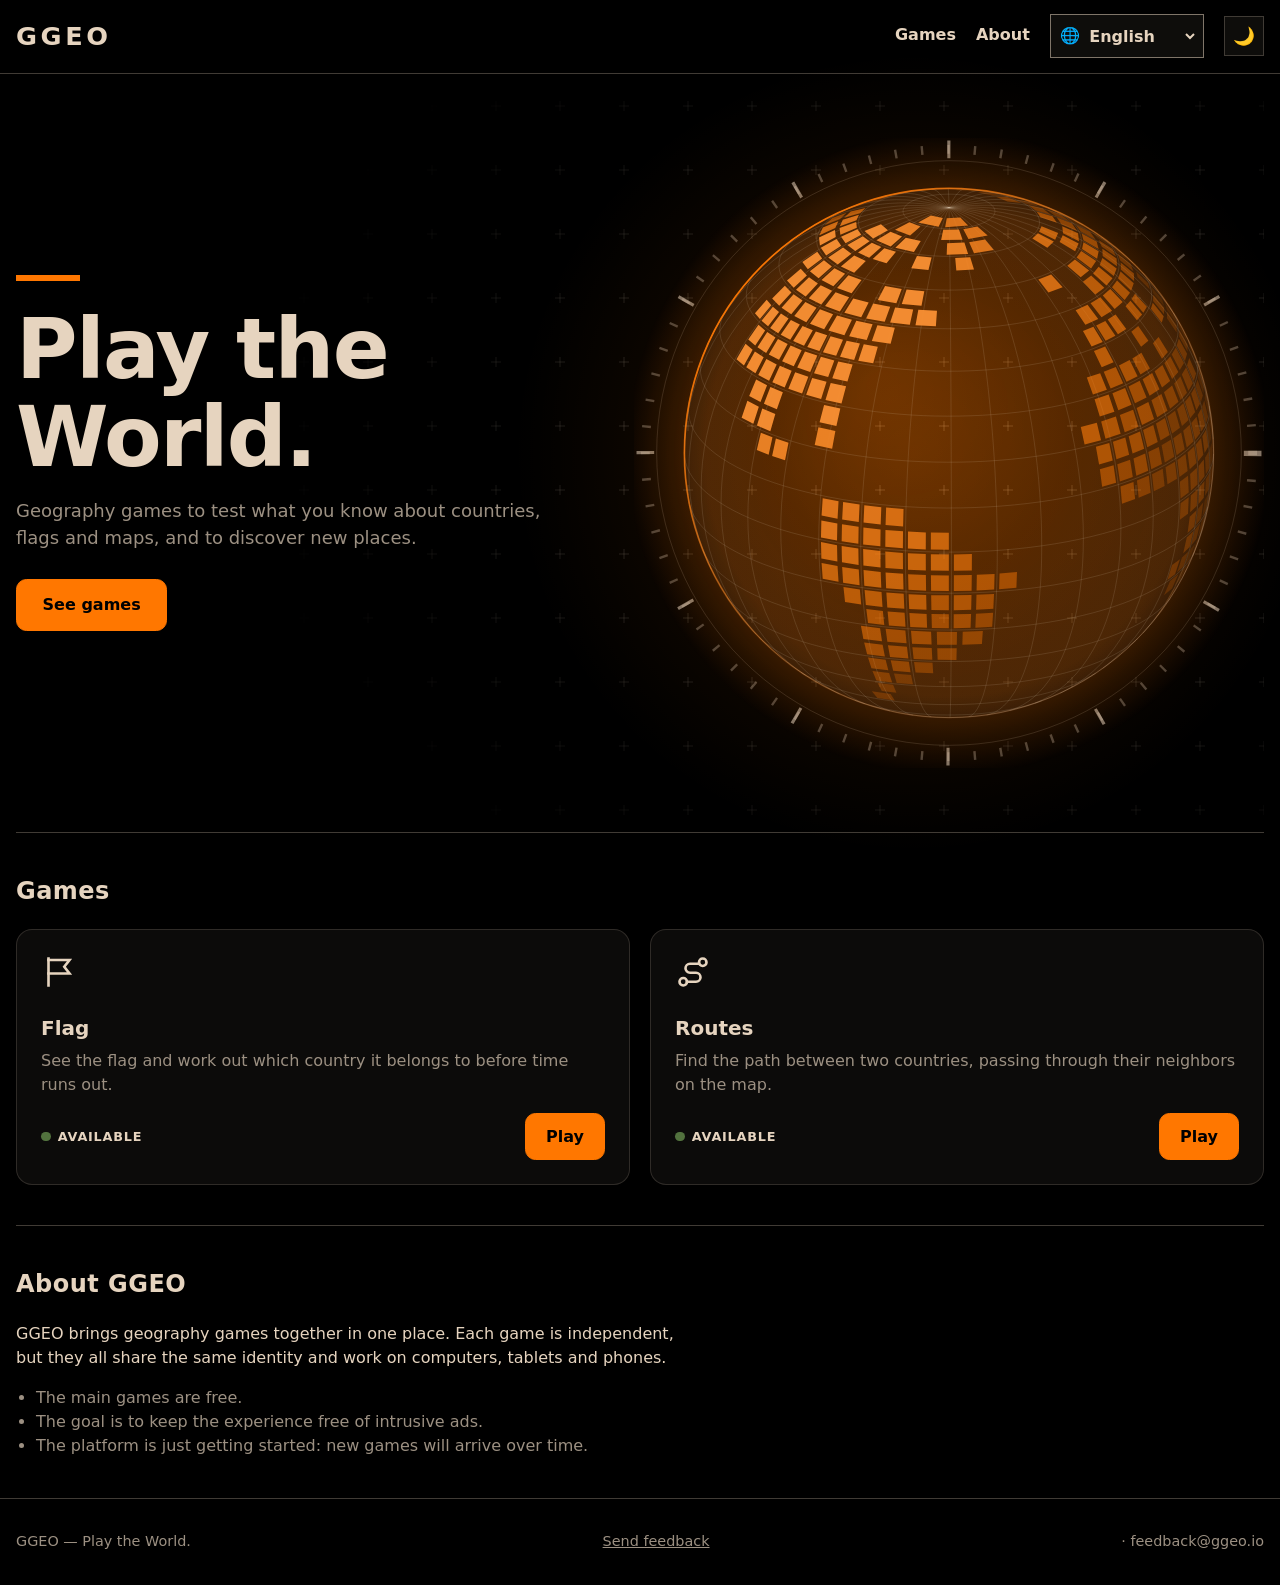
==== commit 422e0964: "Hero com globo 3D giratório, duas colunas e cartões com hover - Globo 3D em Canvas 2D (sem Three.js/" ====
--- a/index.html
+++ b/index.html
@@ -43,8 +43,8 @@
             <nav class="nav" data-i18n-attr="aria-label:nav.main" aria-label="Principal">
                 <a href="#jogos" data-i18n="nav.games">Jogos</a>
                 <a href="#sobre" data-i18n="nav.about">Sobre</a>
-                <div class="lang-picker"><svg class="icon" aria-hidden="true" focusable="false"><use href="assets/icons.svg#globe"/></svg><select data-lang-select data-i18n-attr="aria-label:lang.label" aria-label="Idioma"></select></div>
-                <button class="icon-btn" type="button" data-theme-toggle><svg class="icon icon--moon" aria-hidden="true" focusable="false"><use href="assets/icons.svg#moon"/></svg><svg class="icon icon--sun" aria-hidden="true" focusable="false"><use href="assets/icons.svg#sun"/></svg></button>
+                <div class="lang-picker"><span aria-hidden="true">🌐</span><select data-lang-select data-i18n-attr="aria-label:lang.label" aria-label="Idioma"></select></div>
+                <button class="icon-btn" type="button" data-theme-toggle>🌙</button>
             </nav>
         </div>
     </header>
--- a/css/main.css
+++ b/css/main.css
@@ -105,30 +105,6 @@
     visibility: hidden;
 }
 
-/* ---------- Ícones (sprite em assets/icons.svg) ---------- */
-/* Mesmo traço dos ícones dos cartões. O tamanho acompanha a fonte do botão. */
-
-.icon {
-    width: 1.25em;
-    height: 1.25em;
-    flex: none;
-    fill: none;
-    stroke: currentColor;
-    stroke-width: 1.75;
-    stroke-linecap: square;
-    stroke-linejoin: miter;
-    vertical-align: -0.2em;
-}
-
-/* Botão de tema: o ícone mostrado é o do tema atual (como antes: lua no escuro, sol no claro). */
-.icon--sun,
-:root[data-theme="light"] .icon--moon {
-    display: none;
-}
-:root[data-theme="light"] .icon--sun {
-    display: inline-block;
-}
-
 /* ---------- Seletor de idioma ---------- */
 /* Mostra o nome de cada idioma no próprio idioma (Português, English, Español). */
 
@@ -146,7 +122,7 @@
 
 .lang-picker:hover,
 .lang-picker:focus-within {
-    border-color: var(--accent-ink);
+    border-color: var(--accent);
 }
 
 .lang-picker select {
--- a/css/components.css
+++ b/css/components.css
@@ -3,6 +3,13 @@
    Usado pelas páginas da plataforma. Os jogos têm o próprio CSS.
    Cores e formas vêm das variáveis de css/main.css.
    ============================================================= */
+
+/* Cantos arredondados só dos cartões e botões da home, como nas imagens de
+   compartilhamento. O resto do site segue com --radius (reto), definido em main.css. */
+:root {
+    --radius-card: 1rem;
+    --radius-control: 0.65rem;
+}
 
 /* ---------- Layout ---------- */
 
@@ -57,9 +64,6 @@
 }
 
 .wordmark {
-    display: inline-flex;
-    align-items: center;
-    min-height: 2.75rem;
     color: var(--fg);
     font-size: 1.6rem;
     font-weight: 800;
@@ -78,14 +82,11 @@
     color: var(--fg);
     font-weight: 600;
     text-decoration: none;
-    display: inline-flex;
-    align-items: center;
-    min-height: 2.75rem;
     padding-block: 0.25rem;
     border-bottom: 2px solid transparent;
 }
 .nav a:hover {
-    border-bottom-color: var(--accent-ink);
+    border-bottom-color: var(--accent);
 }
 
 /* ---------- Botões ---------- */
@@ -95,7 +96,7 @@
     align-items: center;
     justify-content: center;
     padding: 0.65rem 1.25rem;
-    border: 1px solid var(--border-control);
+    border: 1px solid var(--border);
     border-radius: var(--radius);
     background: transparent;
     color: var(--fg);
@@ -123,9 +124,9 @@
     display: inline-flex;
     align-items: center;
     justify-content: center;
-    width: 2.75rem;
-    height: 2.75rem;
-    border: 1px solid var(--border-control);
+    width: 2.5rem;
+    height: 2.5rem;
+    border: 1px solid var(--border);
     border-radius: var(--radius);
     background: var(--surface);
     color: var(--fg);
@@ -133,7 +134,7 @@
     cursor: pointer;
 }
 .icon-btn:hover {
-    border-color: var(--accent-ink);
+    border-color: var(--accent);
 }
 
 /* ---------- Início (hero) ---------- */
@@ -218,7 +219,7 @@
 
 .hero .btn-primary {
     padding: 0.8rem 1.6rem;
-    border-radius: var(--radius);
+    border-radius: var(--radius-control);
     transition: transform 0.25s ease, box-shadow 0.25s ease, filter 0.25s ease;
 }
 
@@ -320,7 +321,7 @@
     gap: 1rem;
     padding: 1.5rem;
     border: 1px solid color-mix(in srgb, var(--fg) 16%, transparent);
-    border-radius: var(--radius);
+    border-radius: var(--radius-card);
     background: color-mix(in srgb, var(--fg) 5%, transparent);
     transition: border-color 0.3s ease, background-color 0.3s ease, box-shadow 0.3s ease, transform 0.3s ease;
 }
@@ -337,7 +338,7 @@
 }
 
 .game-card:focus-within {
-    border-color: color-mix(in srgb, var(--accent-ink) 70%, transparent);
+    border-color: color-mix(in srgb, var(--accent) 70%, transparent);
     background: color-mix(in srgb, var(--fg) 7%, transparent);
     box-shadow: 0 0 0 1px color-mix(in srgb, var(--accent) 22%, transparent);
 }
@@ -348,7 +349,7 @@
 /* O levantar do cartão só no que tem mouse de verdade (no toque o :hover "gruda"). */
 @media (hover: hover) {
     .game-card:hover {
-        border-color: color-mix(in srgb, var(--accent-ink) 70%, transparent);
+        border-color: color-mix(in srgb, var(--accent) 70%, transparent);
         background: color-mix(in srgb, var(--fg) 7%, transparent);
         box-shadow:
             0 1.25rem 2.5rem -1.5rem color-mix(in srgb, var(--accent) 50%, transparent),
@@ -376,7 +377,7 @@
 }
 
 .game-card .btn-primary {
-    border-radius: var(--radius);
+    border-radius: var(--radius-control);
     transition: transform 0.25s ease, box-shadow 0.25s ease, filter 0.25s ease;
 }
 .game-card .btn-primary:hover {
@@ -439,7 +440,8 @@
     content: "";
     width: 0.6rem;
     height: 0.6rem;
-    background: var(--secondary); /* quadradinho, como os pixels da logo */ /* verde só como detalhe, nunca como fundo de texto */
+    border-radius: 50%;
+    background: var(--secondary); /* verde só como detalhe, nunca como fundo de texto */
 }
 .badge--soon::before {
     background: var(--muted);
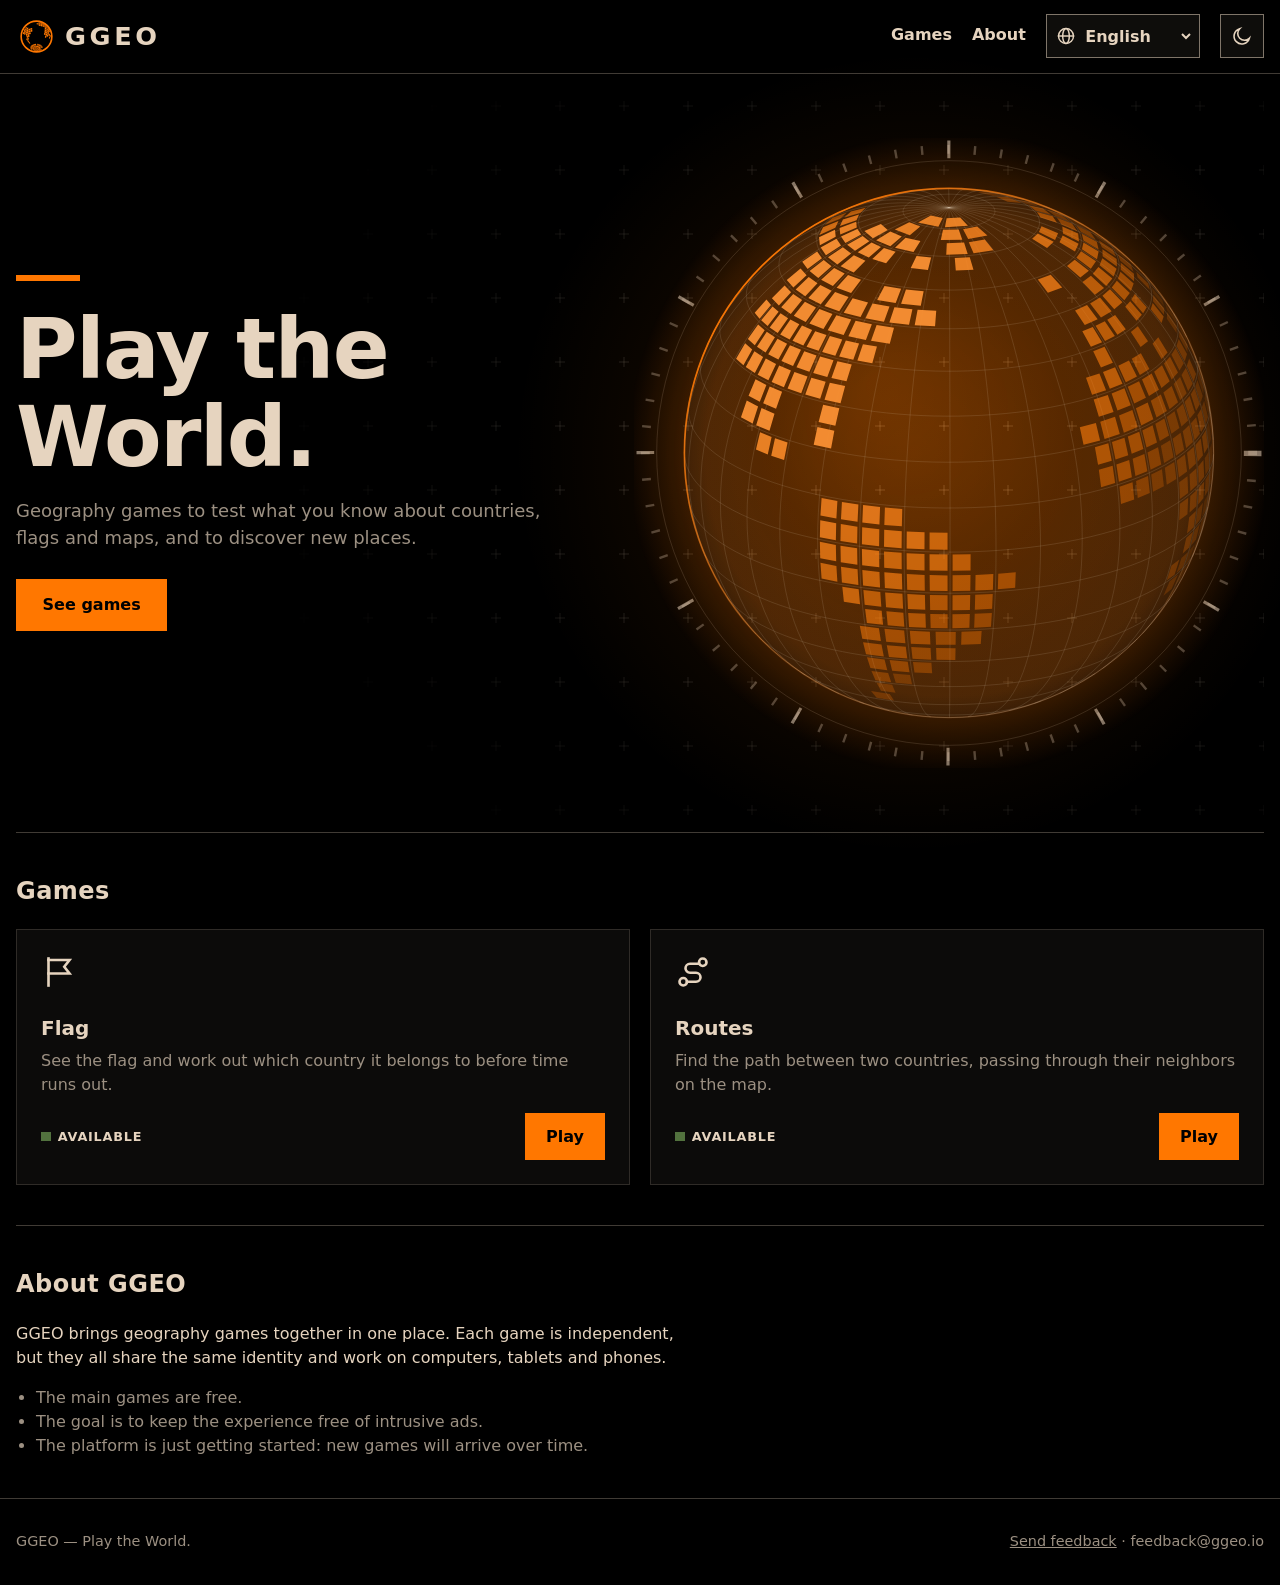
==== commit 102a5ca2: "Marca do globo na navegação da home e dos jogos; rodapé corrigido - assets/logo-mark.svg: mesmo dese" ====
--- a/index.html
+++ b/index.html
@@ -38,13 +38,13 @@
 
     <header class="site-header">
         <div class="page site-header__inner">
-            <!-- Logotipo provisório em texto. O logotipo oficial entra aqui depois. -->
-            <a class="wordmark" href="index.html" data-i18n-attr="aria-label:nav.homeAria" aria-label="GGEO, página inicial">GGEO</a>
+            <!-- Marca do globo + nome em texto (a marca é desenhada por CSS, veja .brand-mark). -->
+            <a class="wordmark" href="index.html" data-i18n-attr="aria-label:nav.homeAria" aria-label="GGEO, página inicial"><span class="brand-mark" aria-hidden="true"></span>GGEO</a>
             <nav class="nav" data-i18n-attr="aria-label:nav.main" aria-label="Principal">
                 <a href="#jogos" data-i18n="nav.games">Jogos</a>
                 <a href="#sobre" data-i18n="nav.about">Sobre</a>
-                <div class="lang-picker"><span aria-hidden="true">🌐</span><select data-lang-select data-i18n-attr="aria-label:lang.label" aria-label="Idioma"></select></div>
-                <button class="icon-btn" type="button" data-theme-toggle>🌙</button>
+                <div class="lang-picker"><svg class="icon" aria-hidden="true" focusable="false"><use href="assets/icons.svg#globe"/></svg><select data-lang-select data-i18n-attr="aria-label:lang.label" aria-label="Idioma"></select></div>
+                <button class="icon-btn" type="button" data-theme-toggle><svg class="icon icon--moon" aria-hidden="true" focusable="false"><use href="assets/icons.svg#moon"/></svg><svg class="icon icon--sun" aria-hidden="true" focusable="false"><use href="assets/icons.svg#sun"/></svg></button>
             </nav>
         </div>
     </header>
@@ -91,7 +91,7 @@
     <footer class="site-footer">
         <div class="page site-footer__row">
             <span>GGEO — Play the World.</span>
-            <a class="feedback-link" data-feedback data-i18n="feedback.link">Enviar feedback</a>
+            <span class="site-footer__feedback"><a class="feedback-link" data-feedback data-i18n="feedback.link">Enviar feedback</a></span>
         </div>
     </footer>
 
--- a/css/main.css
+++ b/css/main.css
@@ -44,7 +44,10 @@
     /* Forma e tipografia */
     --radius: 0;
     --font-sans: ui-sans-serif, system-ui, -apple-system, "Segoe UI", Roboto, "Helvetica Neue", Arial, sans-serif;
-    --font-mono: "Courier New", Courier, monospace;
+    /* Dois papéis de fonte: sans para interface e leitura; mono só para dados
+       (contadores, coordenadas, porcentagens, rótulos e metadados). Só fontes do
+       sistema: nada para baixar. Textos em mandarim caem na fonte chinesa do sistema. */
+    --font-mono: ui-monospace, "SF Mono", "Cascadia Mono", Consolas, "Liberation Mono", Menlo, monospace;
 }
 
 /* Paleta — tema claro. Só muda o que a imagem da marca diferencia. */
@@ -103,6 +106,44 @@
    instante, até js/i18n.js trocar os textos (veja js/lang.js). */
 html.i18n-loading body {
     visibility: hidden;
+}
+
+/* ---------- Marca do globo (assets/logo-mark.svg) ---------- */
+/* O desenho é o mesmo do favicon, usado como máscara: a cor segue o laranja do tema
+   (#FF7700 no escuro, #C4761D no claro). Decorativa: o nome "GGEO" fica em texto ao lado. */
+
+.brand-mark {
+    display: inline-block;
+    flex: none;
+    width: 1.6em;
+    height: 1.6em;
+    background: var(--accent);
+    -webkit-mask: url("../assets/logo-mark.svg") center / contain no-repeat;
+    mask: url("../assets/logo-mark.svg") center / contain no-repeat;
+}
+
+/* ---------- Ícones (sprite em assets/icons.svg) ---------- */
+/* Mesmo traço dos ícones dos cartões. O tamanho acompanha a fonte do botão. */
+
+.icon {
+    width: 1.25em;
+    height: 1.25em;
+    flex: none;
+    fill: none;
+    stroke: currentColor;
+    stroke-width: 1.75;
+    stroke-linecap: square;
+    stroke-linejoin: miter;
+    vertical-align: -0.2em;
+}
+
+/* Botão de tema: o ícone mostrado é o do tema atual (como antes: lua no escuro, sol no claro). */
+.icon--sun,
+:root[data-theme="light"] .icon--moon {
+    display: none;
+}
+:root[data-theme="light"] .icon--sun {
+    display: inline-block;
 }
 
 /* ---------- Seletor de idioma ---------- */
@@ -122,7 +163,7 @@
 
 .lang-picker:hover,
 .lang-picker:focus-within {
-    border-color: var(--accent);
+    border-color: var(--accent-ink);
 }
 
 .lang-picker select {
--- a/css/components.css
+++ b/css/components.css
@@ -3,13 +3,6 @@
    Usado pelas páginas da plataforma. Os jogos têm o próprio CSS.
    Cores e formas vêm das variáveis de css/main.css.
    ============================================================= */
-
-/* Cantos arredondados só dos cartões e botões da home, como nas imagens de
-   compartilhamento. O resto do site segue com --radius (reto), definido em main.css. */
-:root {
-    --radius-card: 1rem;
-    --radius-control: 0.65rem;
-}
 
 /* ---------- Layout ---------- */
 
@@ -64,6 +57,10 @@
 }
 
 .wordmark {
+    display: inline-flex;
+    align-items: center;
+    gap: 0.5rem;
+    min-height: 2.75rem;
     color: var(--fg);
     font-size: 1.6rem;
     font-weight: 800;
@@ -82,11 +79,14 @@
     color: var(--fg);
     font-weight: 600;
     text-decoration: none;
+    display: inline-flex;
+    align-items: center;
+    min-height: 2.75rem;
     padding-block: 0.25rem;
     border-bottom: 2px solid transparent;
 }
 .nav a:hover {
-    border-bottom-color: var(--accent);
+    border-bottom-color: var(--accent-ink);
 }
 
 /* ---------- Botões ---------- */
@@ -96,7 +96,7 @@
     align-items: center;
     justify-content: center;
     padding: 0.65rem 1.25rem;
-    border: 1px solid var(--border);
+    border: 1px solid var(--border-control);
     border-radius: var(--radius);
     background: transparent;
     color: var(--fg);
@@ -124,9 +124,9 @@
     display: inline-flex;
     align-items: center;
     justify-content: center;
-    width: 2.5rem;
-    height: 2.5rem;
-    border: 1px solid var(--border);
+    width: 2.75rem;
+    height: 2.75rem;
+    border: 1px solid var(--border-control);
     border-radius: var(--radius);
     background: var(--surface);
     color: var(--fg);
@@ -134,7 +134,7 @@
     cursor: pointer;
 }
 .icon-btn:hover {
-    border-color: var(--accent);
+    border-color: var(--accent-ink);
 }
 
 /* ---------- Início (hero) ---------- */
@@ -219,7 +219,7 @@
 
 .hero .btn-primary {
     padding: 0.8rem 1.6rem;
-    border-radius: var(--radius-control);
+    border-radius: var(--radius);
     transition: transform 0.25s ease, box-shadow 0.25s ease, filter 0.25s ease;
 }
 
@@ -321,7 +321,7 @@
     gap: 1rem;
     padding: 1.5rem;
     border: 1px solid color-mix(in srgb, var(--fg) 16%, transparent);
-    border-radius: var(--radius-card);
+    border-radius: var(--radius);
     background: color-mix(in srgb, var(--fg) 5%, transparent);
     transition: border-color 0.3s ease, background-color 0.3s ease, box-shadow 0.3s ease, transform 0.3s ease;
 }
@@ -338,7 +338,7 @@
 }
 
 .game-card:focus-within {
-    border-color: color-mix(in srgb, var(--accent) 70%, transparent);
+    border-color: color-mix(in srgb, var(--accent-ink) 70%, transparent);
     background: color-mix(in srgb, var(--fg) 7%, transparent);
     box-shadow: 0 0 0 1px color-mix(in srgb, var(--accent) 22%, transparent);
 }
@@ -349,7 +349,7 @@
 /* O levantar do cartão só no que tem mouse de verdade (no toque o :hover "gruda"). */
 @media (hover: hover) {
     .game-card:hover {
-        border-color: color-mix(in srgb, var(--accent) 70%, transparent);
+        border-color: color-mix(in srgb, var(--accent-ink) 70%, transparent);
         background: color-mix(in srgb, var(--fg) 7%, transparent);
         box-shadow:
             0 1.25rem 2.5rem -1.5rem color-mix(in srgb, var(--accent) 50%, transparent),
@@ -377,7 +377,7 @@
 }
 
 .game-card .btn-primary {
-    border-radius: var(--radius-control);
+    border-radius: var(--radius);
     transition: transform 0.25s ease, box-shadow 0.25s ease, filter 0.25s ease;
 }
 .game-card .btn-primary:hover {
@@ -440,8 +440,7 @@
     content: "";
     width: 0.6rem;
     height: 0.6rem;
-    border-radius: 50%;
-    background: var(--secondary); /* verde só como detalhe, nunca como fundo de texto */
+    background: var(--secondary); /* quadradinho, como os pixels da logo */ /* verde só como detalhe, nunca como fundo de texto */
 }
 .badge--soon::before {
     background: var(--muted);
@@ -470,6 +469,8 @@
 
 /* ---------- Link de feedback ---------- */
 
+.site-footer__feedback { white-space: normal; }
+
 .site-footer__row {
     display: flex;
     flex-wrap: wrap;
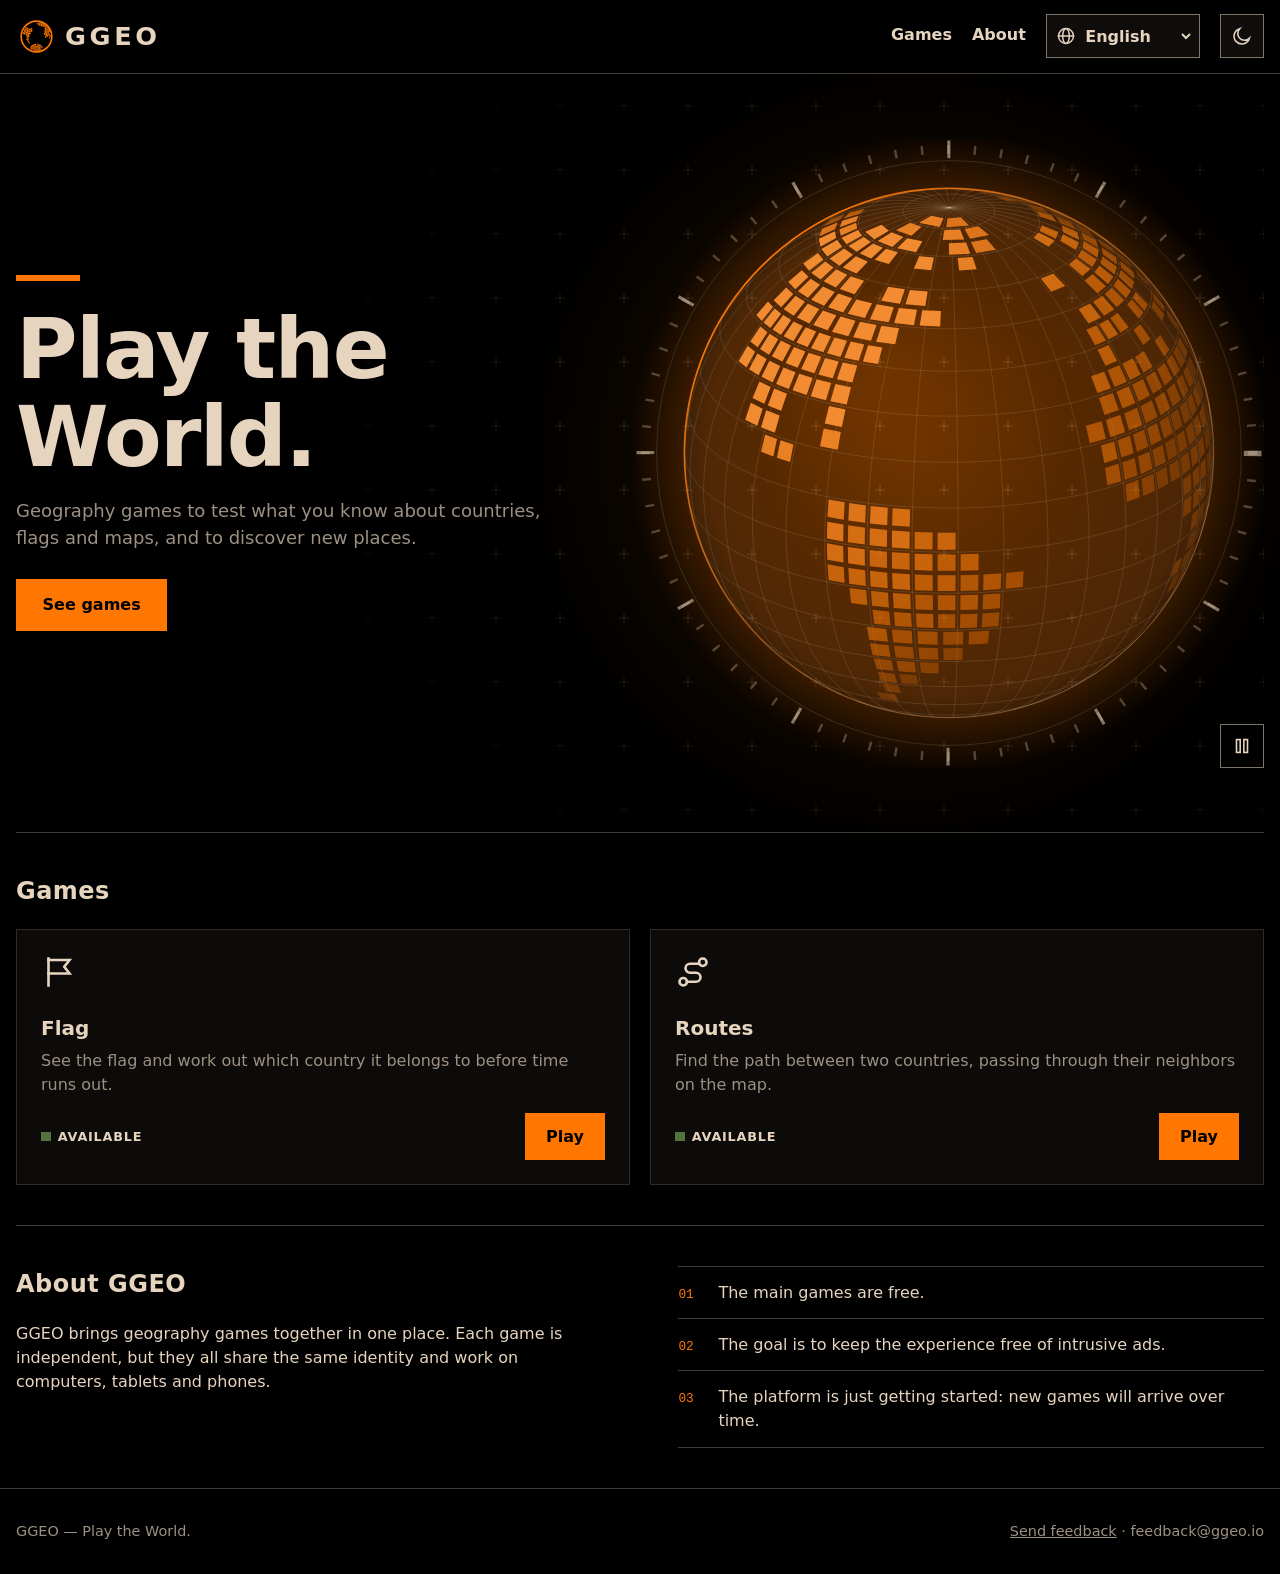
==== commit b2b83250: "Slogan traduzido, botão de pausa do globo, seção Sobre e espaços do Flag - h1 e rodapé traduzidos (p" ====
--- a/index.html
+++ b/index.html
@@ -52,20 +52,22 @@
     <main id="conteudo">
         <section class="page hero">
             <div class="hero__copy">
-                <h1>Play the World.</h1>
+                <h1 data-i18n="home.heroTitle">Play the World.</h1>
                 <p data-i18n="home.heroText">Jogos de geografia para testar o que você sabe sobre países, bandeiras e mapas, e descobrir lugares novos.</p>
                 <a class="btn btn-primary" href="#jogos" data-i18n="home.seeGames">Ver jogos</a>
             </div>
 
             <!-- Globo 3D decorativo, desenhado por js/globe.js (escondido de leitores de tela).
-                 O anel com marcas é só enfeite cartográfico. Sem JavaScript, aparece a logo parada. -->
-            <div class="hero__visual" aria-hidden="true">
-                <svg class="hero__bezel" viewBox="0 0 100 100" focusable="false">
+                 O anel com marcas é só enfeite cartográfico. Sem JavaScript, aparece a logo parada.
+                 O botão de pausa só aparece quando o globo está ativo (js/globe.js o libera). -->
+            <div class="hero__visual">
+                <svg class="hero__bezel" viewBox="0 0 100 100" focusable="false" aria-hidden="true">
                     <circle class="hero__bezel-ring" cx="50" cy="50" r="46.4" />
                     <circle class="hero__bezel-ticks" cx="50" cy="50" r="48.2" pathLength="360" />
                     <circle class="hero__bezel-ticks hero__bezel-major" cx="50" cy="50" r="48.2" pathLength="360" />
                 </svg>
-                <canvas class="hero__globe" data-globe></canvas>
+                <canvas class="hero__globe" data-globe aria-hidden="true"></canvas>
+                <button class="icon-btn hero__motion" type="button" data-globe-toggle hidden aria-pressed="true" data-i18n-attr="aria-label:globe.rotate; title:globe.rotate" aria-label="Girar o globo" title="Girar o globo"><svg class="icon icon--pause" aria-hidden="true" focusable="false"><use href="assets/icons.svg#pause"/></svg><svg class="icon icon--play" aria-hidden="true" focusable="false"><use href="assets/icons.svg#play"/></svg></button>
                 <noscript><img class="hero__fallback" src="assets/logo-globe.svg" alt="" width="600" height="600"></noscript>
             </div>
         </section>
@@ -90,7 +92,7 @@
 
     <footer class="site-footer">
         <div class="page site-footer__row">
-            <span>GGEO — Play the World.</span>
+            <span data-i18n="footer.tagline">GGEO — Play the World.</span>
             <span class="site-footer__feedback"><a class="feedback-link" data-feedback data-i18n="feedback.link">Enviar feedback</a></span>
         </div>
     </footer>
--- a/css/components.css
+++ b/css/components.css
@@ -253,6 +253,23 @@
     width: 100%;
     height: 100%;
 }
+
+.hero__motion {
+    position: absolute;
+    right: 0;
+    bottom: 0;
+    z-index: 2;
+    width: 2.75rem;
+    height: 2.75rem;
+    background: color-mix(in srgb, var(--bg) 70%, transparent);
+}
+.hero__motion[hidden] { display: none; }
+.hero__motion .icon--play,
+.hero__motion[aria-pressed="false"] .icon--pause { display: none; }
+.hero__motion[aria-pressed="false"] .icon--play { display: inline-block; }
+
+/* Se a pessoa pausa, o anel também para (a rotação dele é CSS). */
+.hero__visual.is-paused .hero__bezel { animation-play-state: paused; }
 
 .hero__fallback {
     inset: 8%;
@@ -440,7 +457,7 @@
     content: "";
     width: 0.6rem;
     height: 0.6rem;
-    background: var(--secondary); /* quadradinho, como os pixels da logo */ /* verde só como detalhe, nunca como fundo de texto */
+    background: var(--secondary); /* quadradinho, como os pixels da logo; verde só como detalhe, nunca como fundo de texto */
 }
 .badge--soon::before {
     background: var(--muted);
@@ -453,11 +470,44 @@
     margin: 0 0 1rem;
 }
 
+/* Lista como "fatos" numerados em mono (01, 02, 03), com o quadradinho da marca. */
 .about ul {
     max-width: 42rem;
     margin: 0;
-    padding-left: 1.25rem;
-    color: var(--muted);
+    padding: 0;
+    list-style: none;
+    counter-reset: fact;
+}
+
+.about li {
+    counter-increment: fact;
+    display: grid;
+    grid-template-columns: 2.5rem 1fr;
+    align-items: baseline;
+    padding-block: 0.85rem;
+    border-top: 1px solid var(--border);
+    color: var(--fg);
+}
+.about li:last-child { border-bottom: 1px solid var(--border); }
+.about li::before {
+    content: counter(fact, decimal-leading-zero);
+    font-family: var(--font-mono);
+    font-size: 0.8rem;
+    color: var(--accent-ink);
+}
+
+/* No computador: texto à esquerda e lista à direita (antes a metade direita ficava vazia). */
+@media (min-width: 56rem) {
+    .about {
+        display: grid;
+        grid-template-columns: minmax(0, 1fr) minmax(0, 1fr);
+        grid-template-rows: auto 1fr;
+        column-gap: clamp(2rem, 6vw, 5rem);
+        align-items: start;
+    }
+    .about h2 { grid-column: 1; }
+    .about p { grid-column: 1; max-width: none; }
+    .about ul { grid-column: 2; grid-row: 1 / span 2; max-width: none; align-self: center; }
 }
 
 .site-footer {
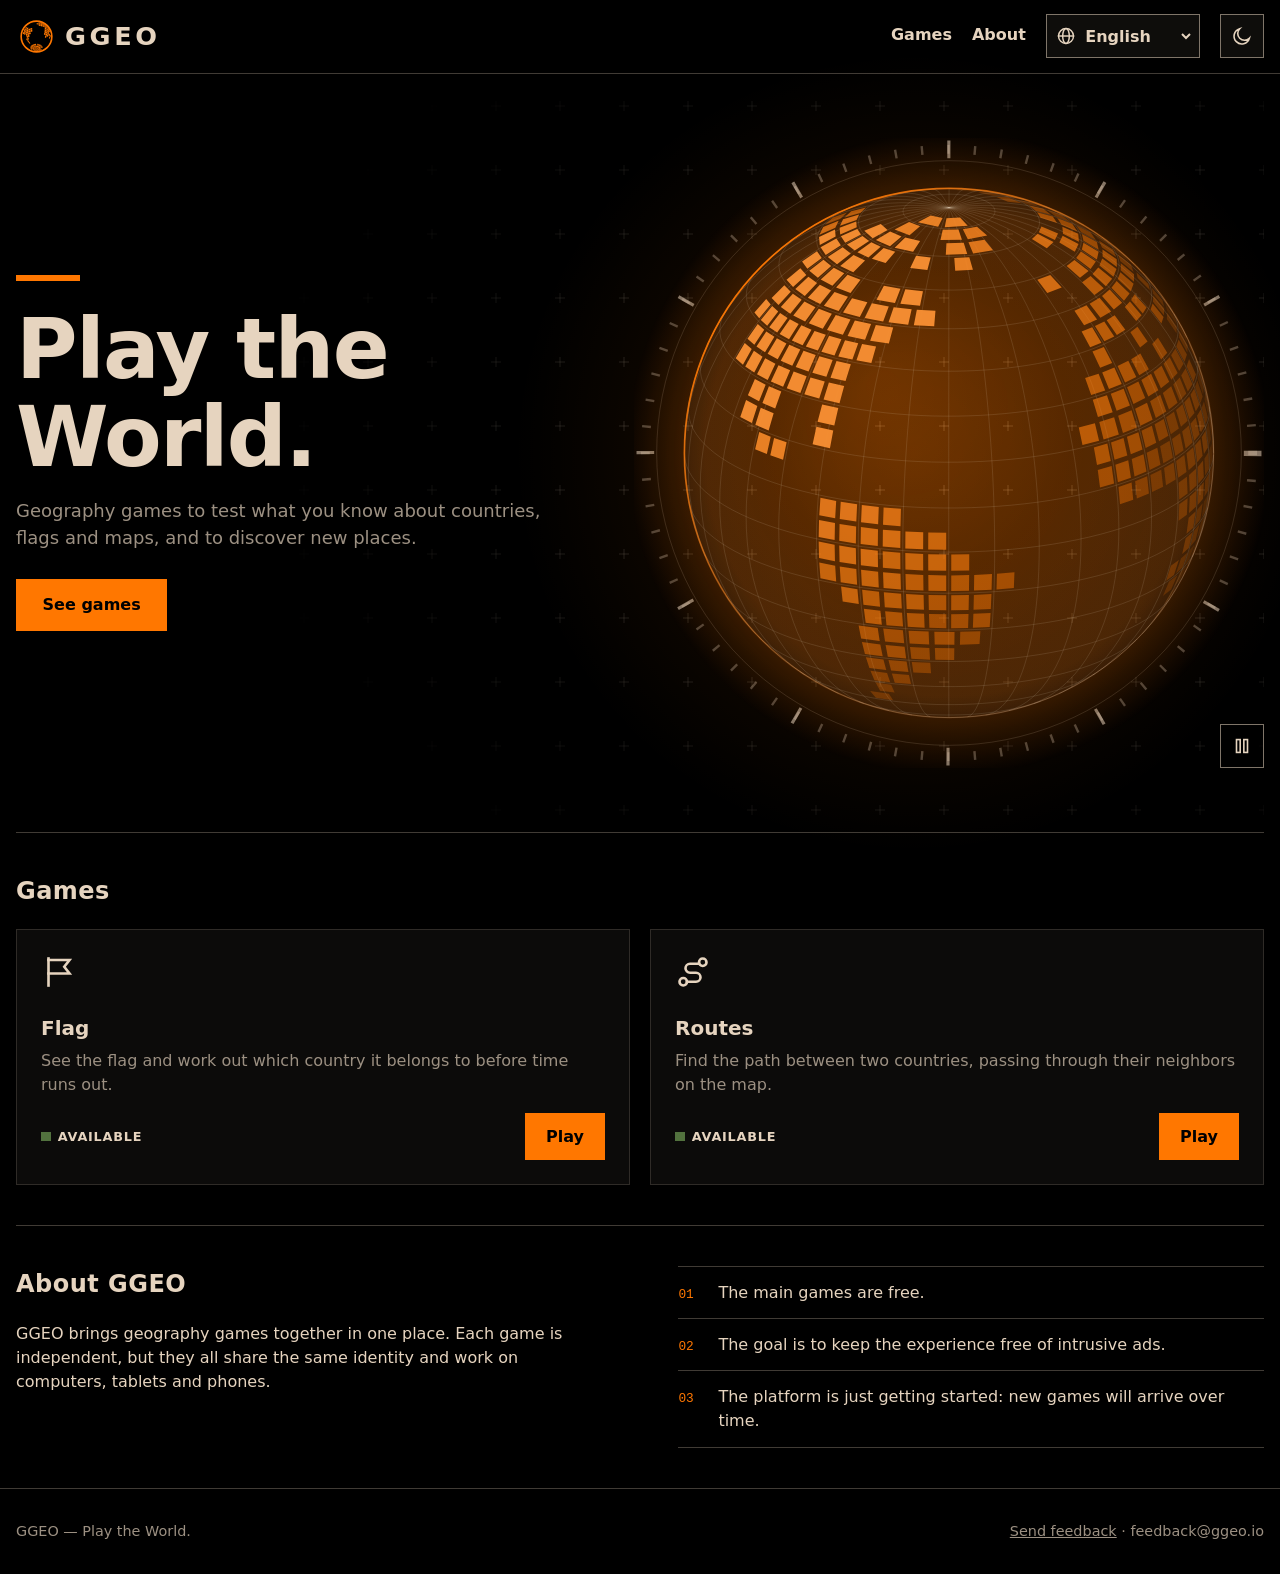
==== commit 8c8d2846: "Imagem Open Graph na estética nova (Inter, marca do globo, cantos retos) Co-Authored-By: Claude Sonn" ====
--- a/index.html
+++ b/index.html
@@ -20,11 +20,11 @@
     <meta property="og:title" content="GGEO — Play the World">
     <meta property="og:description" content="Geography games: test what you know about countries, flags and maps. / Jogos de geografia para testar o que você sabe sobre países, bandeiras e mapas.">
     <meta property="og:url" content="https://ggeo.io/">
-    <meta property="og:image" content="https://ggeo.io/assets/og-image.png">
+    <meta property="og:image" content="https://ggeo.io/assets/og-image.png?v=2">
     <meta property="og:image:width" content="1200">
     <meta property="og:image:height" content="630">
     <meta name="twitter:card" content="summary_large_image">
-    <meta name="twitter:image" content="https://ggeo.io/assets/og-image.png">
+    <meta name="twitter:image" content="https://ggeo.io/assets/og-image.png?v=2">
 
     <!-- Idioma escolhido antes de desenhar a página. Veja js/lang.js -->
     <script src="js/lang.js"></script>
